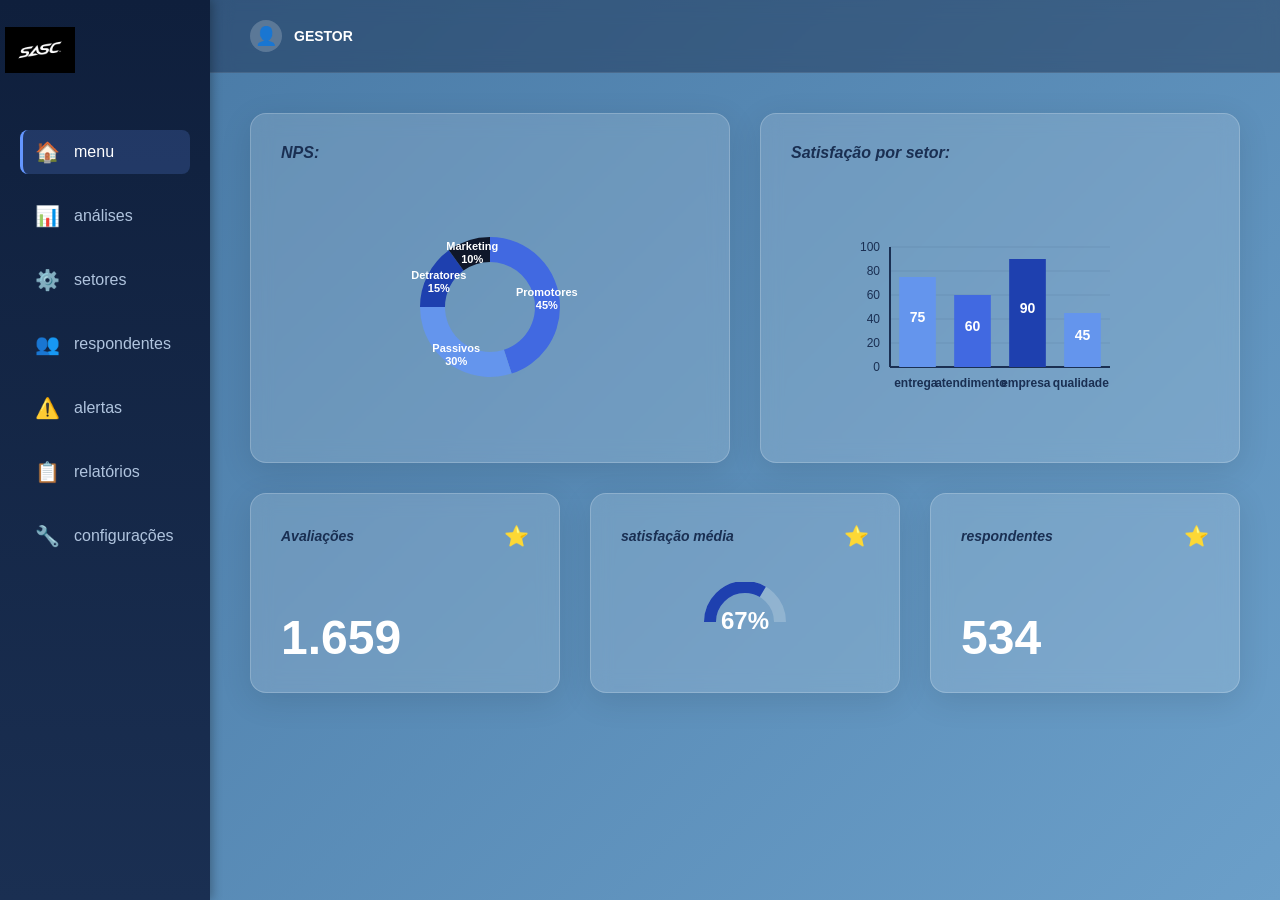
==== TCC frontend/código/menu.html @ 73a69e16 "Add files via upload" ====
<!DOCTYPE html>
<html lang="pt-BR">
<head>
    <meta charset="UTF-8">
    <meta name="viewport" content="width=device-width, initial-scale=1.0">
    <title>ASC Dashboard</title>
    <link rel="stylesheet" href="css/stylesmenu.css">
</head>
<body>
    <div class="container">
        <!-- SIDEBAR -->
        <aside class="sidebar">
            <div class="logo">
                <div class="logo-icon">
                    <img src="imagens/Logosasc (1).png" alt="SASC Logo" class="main-logo" width="70">
                    
                </div>
            </div>

            <nav class="nav-menu">
                <div class="nav-item active">
                    <div class="nav-icon">🏠</div>
                    <span>menu</span>
                </div>
                <div class="nav-item">
                    <div class="nav-icon">📊</div>
                    <span>análises</span>
                </div>
                <div class="nav-item">
                    <div class="nav-icon">⚙️</div>
                    <span>setores</span>
                </div>
                <div class="nav-item">
                    <div class="nav-icon">👥</div>
                    <span>respondentes</span>
                </div>
                <div class="nav-item">
                    <div class="nav-icon">⚠️</div>
                    <span>alertas</span>
                </div>
                <div class="nav-item">
                    <div class="nav-icon">📋</div>
                    <span>relatórios</span>
                </div>
                <div class="nav-item">
                    <div class="nav-icon">🔧</div>
                    <span>configurações</span>
                </div>
            </nav>
        </aside>

        <!-- MAIN CONTENT -->
        <div class="main-content">
            <!-- HEADER -->
            <header class="header">
                <div class="header-right">
                    <div class="user-profile">
                        <div class="user-icon">👤</div>
                        <span>GESTOR</span>
                    </div>
                </div>
            </header>

            <!-- CONTENT -->
            <div class="content">
                <!-- CHARTS ROW -->
                <div class="dashboard-grid">
                    <!-- NPS CARD -->
                    <div class="card">
                        <h2 class="card-title">NPS:</h2>
                        <div class="chart-container">
                            <canvas id="npsChart" width="200" height="200"></canvas>
                        </div>
                    </div>

                    <!-- SATISFAÇÃO POR SETOR CARD -->
                    <div class="card">
                        <h2 class="card-title">Satisfação por setor:</h2>
                        <div class="chart-container">
                            <canvas id="satisfacaoChart" width="300" height="200"></canvas>
                        </div>
                    </div>
                </div>

                <!-- METRICS ROW -->
                <div class="metrics-row">
                    <!-- AVALIAÇÕES -->
                    <div class="metric-card">
                        <div class="metric-header">
                            <h3 class="metric-title">Avaliações</h3>
                            <div class="star-icon">⭐</div>
                        </div>
                        <div class="metric-value">1.659</div>
                    </div>

                    <!-- SATISFAÇÃO MÉDIA -->
                    <div class="metric-card">
                        <div class="metric-header">
                            <h3 class="metric-title">satisfação média</h3>
                            <div class="star-icon">⭐</div>
                        </div>
                        <div class="metric-gauge">
                            <canvas id="gaugeChart" width="150" height="80"></canvas>
                        </div>
                    </div>

                    <!-- RESPONDENTES -->
                    <div class="metric-card">
                        <div class="metric-header">
                            <h3 class="metric-title">respondentes</h3>
                            <div class="star-icon">⭐</div>
                        </div>
                        <div class="metric-value">534</div>
                    </div>
                </div>
            </div>
        </div>
    </div>

    <script src="javascript/scriptmenu.js"></script>
</body>
</html>
---- TCC frontend/código/css/stylesmenu.css ----
/* ============================================
   RESET E CONFIGURAÇÕES GLOBAIS
   ============================================ */

* {
    margin: 0;
    padding: 0;
    box-sizing: border-box;
}

body {
    font-family: -apple-system, BlinkMacSystemFont, 'Segoe UI', Roboto, Oxygen, Ubuntu, Cantarell, sans-serif;
    background: linear-gradient(135deg, #1e3c72 0%, #2a5298 100%);
    min-height: 100vh;
    overflow-x: hidden;
}

.container {
    display: flex;
    height: 100vh;
}

/* ============================================
   SIDEBAR
   ============================================ */

.sidebar {
    width: 210px;
    background: linear-gradient(180deg, #0f1f3c 0%, #1a2f52 100%);
    padding: 30px 20px;
    display: flex;
    flex-direction: column;
    gap: 40px;
    box-shadow: 2px 0 10px rgba(0, 0, 0, 0.3);
    position: relative;
    z-index: 100;
}

.logo {
    font-size: 32px;
    font-weight: 700;
    color: #ffffff;
    display: flex;
    align-items: center;
    gap: 8px;
    margin-bottom: 20px;
}

.logo-icon {
    width: 40px;
    height: 40px;
    background: rgba(255, 255, 255, 0.2);
    border-radius: 8px;
    display: flex;
    align-items: center;
    justify-content: center;
    font-size: 24px;
    font-weight: 700;
    color: #ffffff;
}

.nav-menu {
    display: flex;
    flex-direction: column;
    gap: 20px;
    flex: 1;
}

.nav-item {
    display: flex;
    align-items: center;
    gap: 15px;
    color: #b0c4de;
    font-size: 16px;
    font-weight: 500;
    cursor: pointer;
    padding: 10px 15px;
    border-radius: 8px;
    transition: all 0.3s ease;
    text-decoration: none;
}

.nav-item:hover {
    background: rgba(255, 255, 255, 0.1);
    color: #ffffff;
    transform: translateX(5px);
}

.nav-item.active {
    background: rgba(100, 150, 255, 0.2);
    color: #ffffff;
    border-left: 3px solid #6496ff;
    padding-left: 12px;
}

.nav-icon {
    font-size: 20px;
    width: 24px;
    text-align: center;
}

/* ============================================
   MAIN CONTENT
   ============================================ */

.main-content {
    flex: 1;
    display: flex;
    flex-direction: column;
    background: linear-gradient(135deg, #4a7ba7 0%, #6b9fc9 100%);
}

/* ============================================
   HEADER
   ============================================ */

.header {
    background: rgba(15, 31, 60, 0.4);
    backdrop-filter: blur(10px);
    padding: 20px 40px;
    display: flex;
    justify-content: space-between;
    align-items: center;
    border-bottom: 1px solid rgba(255, 255, 255, 0.1);
}

.header-title {
    font-size: 18px;
    font-weight: 600;
    color: #ffffff;
    font-style: italic;
    letter-spacing: 1px;
}

.header-right {
    display: flex;
    align-items: center;
    gap: 30px;
}

.user-profile {
    display: flex;
    align-items: center;
    gap: 12px;
    color: #ffffff;
    font-weight: 600;
    font-size: 14px;
    right: auto;
}

.user-icon {
    width: 32px;
    height: 32px;
    background: rgba(255, 255, 255, 0.2);
    border-radius: 50%;
    display: flex;
    align-items: center;
    justify-content: center;
    font-size: 18px;
}

/* ============================================
   CONTENT AREA
   ============================================ */

.content {
    flex: 1;
    padding: 40px;
    overflow-y: auto;
}

/* ============================================
   GRID LAYOUT
   ============================================ */

.dashboard-grid {
    display: grid;
    grid-template-columns: repeat(2, 1fr);
    gap: 30px;
    margin-bottom: 30px;
}

.card {
    background: rgba(255, 255, 255, 0.15);
    backdrop-filter: blur(10px);
    border-radius: 16px;
    padding: 30px;
    border: 1px solid rgba(255, 255, 255, 0.2);
    box-shadow: 0 8px 32px rgba(0, 0, 0, 0.1);
    transition: all 0.3s ease;
}

.card:hover {
    background: rgba(255, 255, 255, 0.2);
    transform: translateY(-5px);
    box-shadow: 0 12px 40px rgba(0, 0, 0, 0.15);
}

.card-title {
    font-size: 16px;
    font-weight: 600;
    color: #1a2f52;
    margin-bottom: 20px;
    font-style: italic;
}

/* ============================================
   CHARTS
   ============================================ */

.chart-container {
    display: flex;
    justify-content: center;
    align-items: center;
    height: 250px;
}

#npsChart {
    max-width: 100%;
    max-height: 100%;
}

#satisfacaoChart {
    max-width: 100%;
    max-height: 100%;
}

/* ============================================
   METRICS ROW
   ============================================ */

.metrics-row {
    display: grid;
    grid-template-columns: repeat(3, 1fr);
    gap: 30px;
}

.metric-card {
    background: rgba(255, 255, 255, 0.15);
    backdrop-filter: blur(10px);
    border-radius: 16px;
    padding: 30px;
    border: 1px solid rgba(255, 255, 255, 0.2);
    box-shadow: 0 8px 32px rgba(0, 0, 0, 0.1);
    display: flex;
    flex-direction: column;
    justify-content: space-between;
    transition: all 0.3s ease;
    min-height: 200px;
}

.metric-card:hover {
    background: rgba(255, 255, 255, 0.2);
    transform: translateY(-5px);
}

.metric-header {
    display: flex;
    justify-content: space-between;
    align-items: center;
    margin-bottom: 20px;
}

.metric-title {
    font-size: 14px;
    font-weight: 600;
    color: #1a2f52;
    font-style: italic;
}

.star-icon {
    font-size: 20px;
    color: #b0c4de;
    cursor: pointer;
    transition: all 0.2s ease;
}

.star-icon:hover {
    color: #ffd700;
    transform: scale(1.2);
}

.metric-value {
    font-size: 48px;
    font-weight: 700;
    color: #ffffff;
    line-height: 1;
}

.metric-gauge {
    width: 100%;
    height: 80px;
    display: flex;
    align-items: center;
    justify-content: center;
}

/* ============================================
   SCROLLBAR
   ============================================ */

.content::-webkit-scrollbar {
    width: 8px;
}

.content::-webkit-scrollbar-track {
    background: rgba(255, 255, 255, 0.1);
    border-radius: 10px;
}

.content::-webkit-scrollbar-thumb {
    background: rgba(255, 255, 255, 0.3);
    border-radius: 10px;
}

.content::-webkit-scrollbar-thumb:hover {
    background: rgba(255, 255, 255, 0.5);
}

/* ============================================
   RESPONSIVO - TABLET
   ============================================ */

@media (max-width: 1200px) {
    .dashboard-grid {
        grid-template-columns: 1fr;
    }

    .metrics-row {
        grid-template-columns: repeat(2, 1fr);
    }
}

/* ============================================
   RESPONSIVO - MOBILE
   ============================================ */

@media (max-width: 768px) {
    .sidebar {
        width: 70px;
        padding: 20px 10px;
        gap: 20px;
    }

    .logo {
        font-size: 24px;
        justify-content: center;
    }

    .logo-icon {
        width: 35px;
        height: 35px;
        font-size: 20px;
    }

    .nav-item {
        justify-content: center;
        gap: 0;
        padding: 10px;
        font-size: 0;
    }

    .nav-icon {
        font-size: 24px;
    }

    .header {
        padding: 15px 20px;
        flex-direction: column;
        gap: 15px;
    }

    .content {
        padding: 20px;
    }

    .metrics-row {
        grid-template-columns: 1fr;
    }

    .card,
    .metric-card {
        padding: 20px;
    }

    .metric-value {
        font-size: 36px;
    }
}
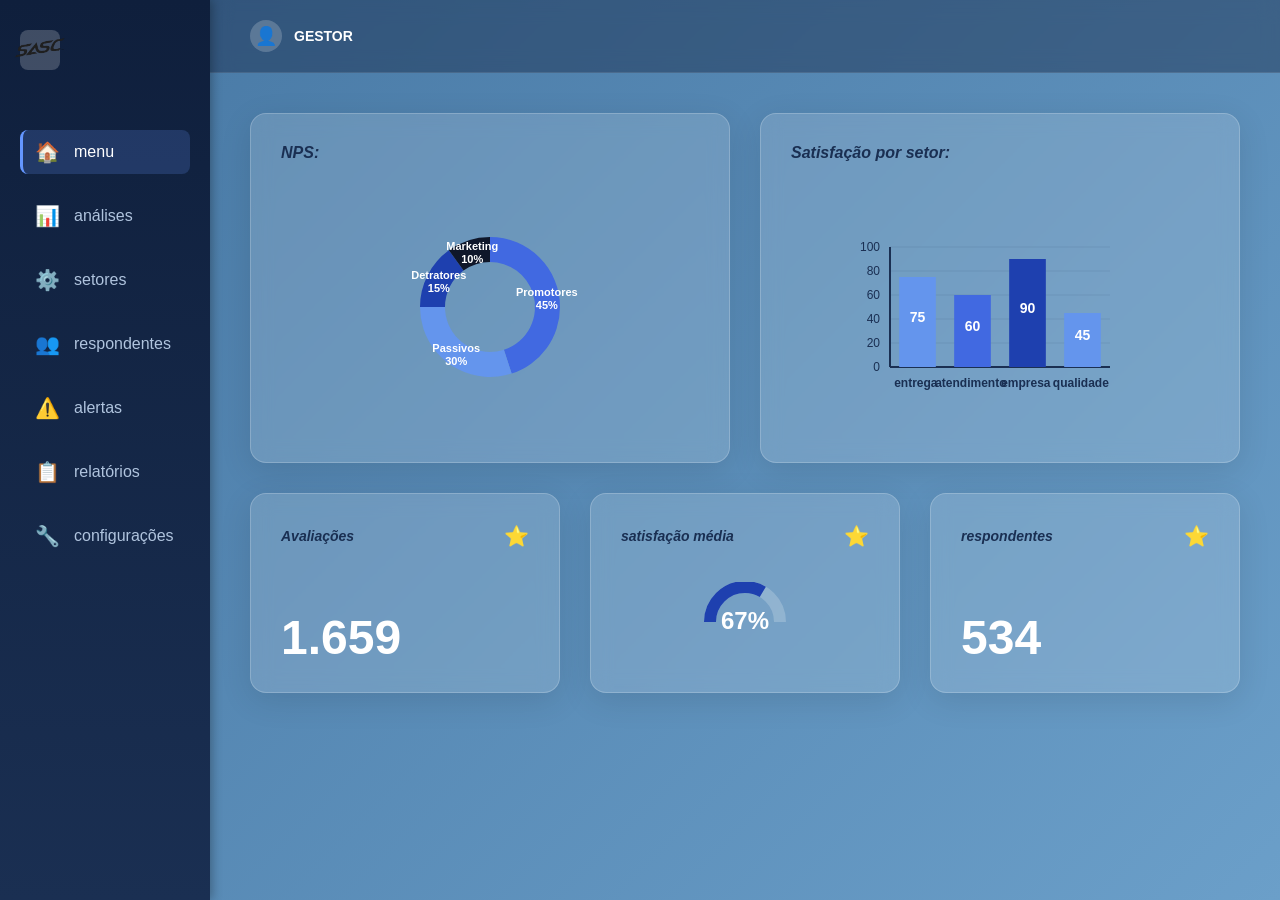
==== commit cf5e3e3f: "Add files via upload" ====
--- a/TCC frontend/código/menu.html
+++ b/TCC frontend/código/menu.html
@@ -12,7 +12,7 @@
         <aside class="sidebar">
             <div class="logo">
                 <div class="logo-icon">
-                    <img src="imagens/Logosasc (1).png" alt="SASC Logo" class="main-logo" width="70">
+                    <img src="imagens/Logosasc.png" alt="SASC Logo" class="main-logo" width="70">
                     
                 </div>
             </div>
